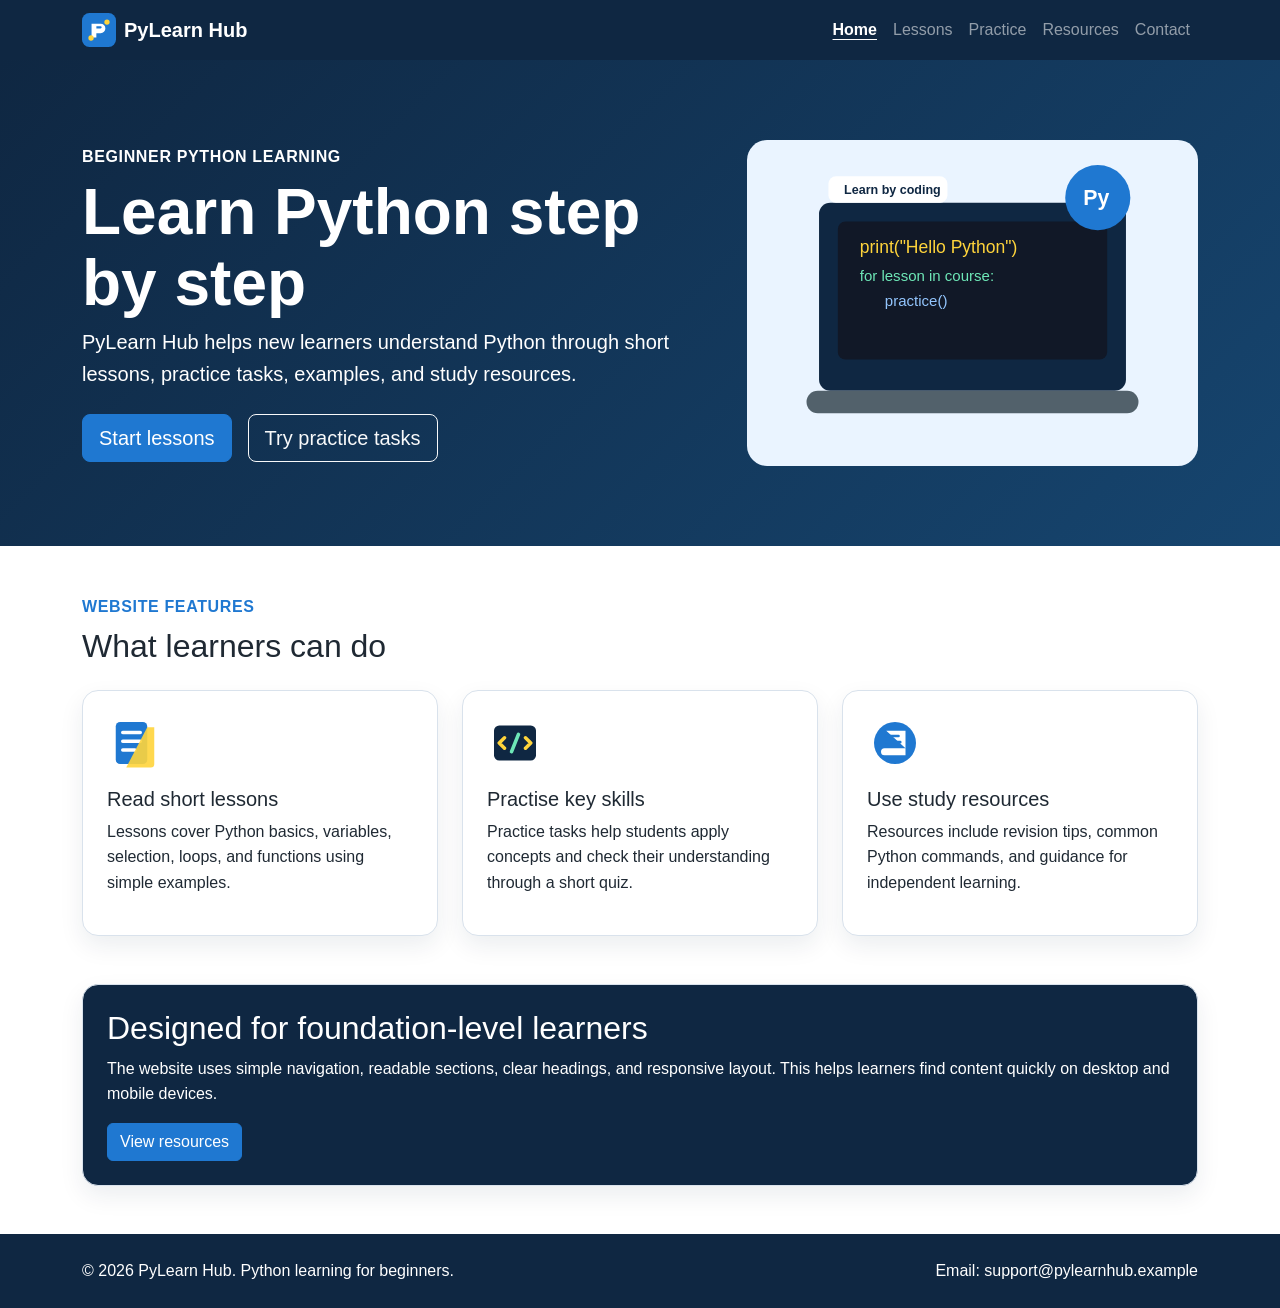
==== index.html @ 19f52d25 "Add files via upload" ====
<!DOCTYPE html>
<html lang="en">
<head>
    <meta charset="UTF-8">
    <meta name="viewport" content="width=device-width, initial-scale=1.0">
    <meta name="description" content="PyLearn Hub is a static Python learning website for beginner programming learners.">
    <title>Home | PyLearn Hub</title>
    <link href="https://cdn.jsdelivr.net/npm/bootstrap@5.3.3/dist/css/bootstrap.min.css" rel="stylesheet">
    <link rel="stylesheet" href="css/style.css">
</head>
<body>
    <a class="skip-link" href="#main-content">Skip to main content</a>
    <header>
        <nav class="navbar navbar-expand-lg navbar-dark bg-navy" aria-label="Main navigation">
            <div class="container">
                <a class="navbar-brand d-flex align-items-center gap-2" href="index.html">
                    <img src="images/logo.svg" alt="" width="34" height="34">
                    <span>PyLearn Hub</span>
                </a>
                <button class="navbar-toggler" type="button" data-bs-toggle="collapse" data-bs-target="#mainNavbar" aria-controls="mainNavbar" aria-expanded="false" aria-label="Toggle navigation">
                    <span class="navbar-toggler-icon"></span>
                </button>
                <div class="collapse navbar-collapse" id="mainNavbar">
                    <ul class="navbar-nav ms-auto mb-2 mb-lg-0">
                        <li class="nav-item"><a class="nav-link active" aria-current="page" href="index.html">Home</a></li>
<li class="nav-item"><a class="nav-link "  href="lessons.html">Lessons</a></li>
<li class="nav-item"><a class="nav-link "  href="practice.html">Practice</a></li>
<li class="nav-item"><a class="nav-link "  href="resources.html">Resources</a></li>
<li class="nav-item"><a class="nav-link "  href="contact.html">Contact</a></li>
                    </ul>
                </div>
            </div>
        </nav>
    </header>

    <main id="main-content">
        <section class="hero">
            <div class="container">
                <div class="row align-items-center g-4">
                    <div class="col-lg-7">
                        <p class="eyebrow">Beginner Python learning</p>
                        <h1>Learn Python step by step</h1>
                        <p class="lead">PyLearn Hub helps new learners understand Python through short lessons, practice tasks, examples, and study resources.</p>
                        <div class="d-flex flex-column flex-sm-row gap-3 mt-4">
                            <a class="btn btn-primary btn-lg" href="lessons.html">Start lessons</a>
                            <a class="btn btn-outline-light btn-lg" href="practice.html">Try practice tasks</a>
                        </div>
                    </div>
                    <div class="col-lg-5 text-center">
                        <img class="img-fluid hero-image" src="images/python-learning.svg" alt="Illustration of a laptop showing Python code and learning notes">
                    </div>
                </div>
            </div>
        </section>

        <section class="container my-5">
            <div class="section-heading">
                <p class="eyebrow text-blue">Website features</p>
                <h2>What learners can do</h2>
            </div>
            <div class="row g-4">
                <div class="col-md-4">
                    <article class="feature-card h-100">
                        <img src="images/lessons.svg" alt="" width="56" height="56">
                        <h3>Read short lessons</h3>
                        <p>Lessons cover Python basics, variables, selection, loops, and functions using simple examples.</p>
                    </article>
                </div>
                <div class="col-md-4">
                    <article class="feature-card h-100">
                        <img src="images/practice.svg" alt="" width="56" height="56">
                        <h3>Practise key skills</h3>
                        <p>Practice tasks help students apply concepts and check their understanding through a short quiz.</p>
                    </article>
                </div>
                <div class="col-md-4">
                    <article class="feature-card h-100">
                        <img src="images/resources.svg" alt="" width="56" height="56">
                        <h3>Use study resources</h3>
                        <p>Resources include revision tips, common Python commands, and guidance for independent learning.</p>
                    </article>
                </div>
            </div>
        </section>

        <section class="container my-5">
            <div class="callout">
                <h2>Designed for foundation-level learners</h2>
                <p>The website uses simple navigation, readable sections, clear headings, and responsive layout. This helps learners find content quickly on desktop and mobile devices.</p>
                <a class="btn btn-primary" href="resources.html">View resources</a>
            </div>
        </section>
    </main>

    <footer class="footer bg-navy text-white py-4 mt-5">
        <div class="container d-md-flex justify-content-between align-items-center gap-3">
            <p class="mb-2 mb-md-0">&copy; 2026 PyLearn Hub. Python learning for beginners.</p>
            <p class="mb-0">Email: support@pylearnhub.example</p>
        </div>
    </footer>

    <script src="https://cdn.jsdelivr.net/npm/bootstrap@5.3.3/dist/js/bootstrap.bundle.min.js"></script>
    <script src="js/script.js"></script>
</body>
</html>
---- css/style.css ----
/* PyLearn Hub static website styles */
:root {
    --navy: #0f2742;
    --blue: #1f78d1;
    --light-blue: #eaf4ff;
    --light: #f5f7fb;
    --green: #2f7d32;
    --text: #1f2933;
    --muted: #52616b;
    --white: #ffffff;
}

* {
    box-sizing: border-box;
}

body {
    margin: 0;
    font-family: Arial, Helvetica, sans-serif;
    line-height: 1.6;
    color: var(--text);
    background: var(--white);
}

.skip-link {
    position: absolute;
    left: -999px;
    top: 0;
    background: var(--blue);
    color: var(--white);
    padding: 0.75rem 1rem;
    z-index: 999;
}

.skip-link:focus {
    left: 0;
}

.bg-navy {
    background-color: var(--navy);
}

.navbar-brand {
    font-weight: 700;
}

.nav-link.active {
    font-weight: 700;
    text-decoration: underline;
    text-underline-offset: 0.25rem;
}

.hero {
    background: linear-gradient(135deg, var(--navy), #16456f);
    color: var(--white);
    padding: 5rem 0;
}

.hero h1,
.page-header h1 {
    font-size: clamp(2.25rem, 5vw, 4rem);
    line-height: 1.1;
    font-weight: 800;
}

.hero-image {
    max-height: 360px;
}

.page-header {
    background: var(--light-blue);
    padding: 4rem 0;
}

.eyebrow {
    margin-bottom: 0.5rem;
    font-weight: 700;
    letter-spacing: 0.04em;
    text-transform: uppercase;
}

.text-blue {
    color: var(--blue);
}

.section-heading {
    max-width: 720px;
    margin-bottom: 1.5rem;
}

.feature-card,
.lesson-card,
.resource-card,
.quiz-card,
.callout,
.notice {
    border: 1px solid #d9e2ec;
    border-radius: 1rem;
    background: var(--white);
    box-shadow: 0 10px 24px rgba(15, 39, 66, 0.08);
}

.feature-card,
.lesson-card,
.resource-card,
.quiz-card,
.callout {
    padding: 1.5rem;
}

.feature-card h3,
.lesson-card h3 {
    margin-top: 1rem;
    font-size: 1.25rem;
}

.callout {
    background: var(--navy);
    color: var(--white);
}

.callout.light {
    background: var(--light);
    color: var(--text);
}

.code-box {
    background: #111827;
    color: #f9fafb;
    border-radius: 1rem;
    padding: 1.5rem;
    overflow-x: auto;
}

.task-list li {
    margin-bottom: 0.75rem;
}

.feedback {
    font-weight: 700;
}

.feedback.success {
    color: var(--green);
}

.feedback.error {
    color: #b00020;
}

.notice {
    background: var(--light);
    padding: 1rem;
}

.btn-primary {
    background-color: var(--blue);
    border-color: var(--blue);
}

.btn-primary:hover,
.btn-primary:focus {
    background-color: #155fa7;
    border-color: #155fa7;
}

a:focus,
button:focus,
input:focus,
textarea:focus {
    outline: 3px solid #ffbf47;
    outline-offset: 2px;
}

caption {
    caption-side: top;
    font-weight: 700;
    color: var(--muted);
}

.footer a {
    color: var(--white);
}

@media (max-width: 768px) {
    .hero,
    .page-header {
        padding: 3rem 0;
        text-align: center;
    }

    .hero .d-flex {
        align-items: center;
    }
}
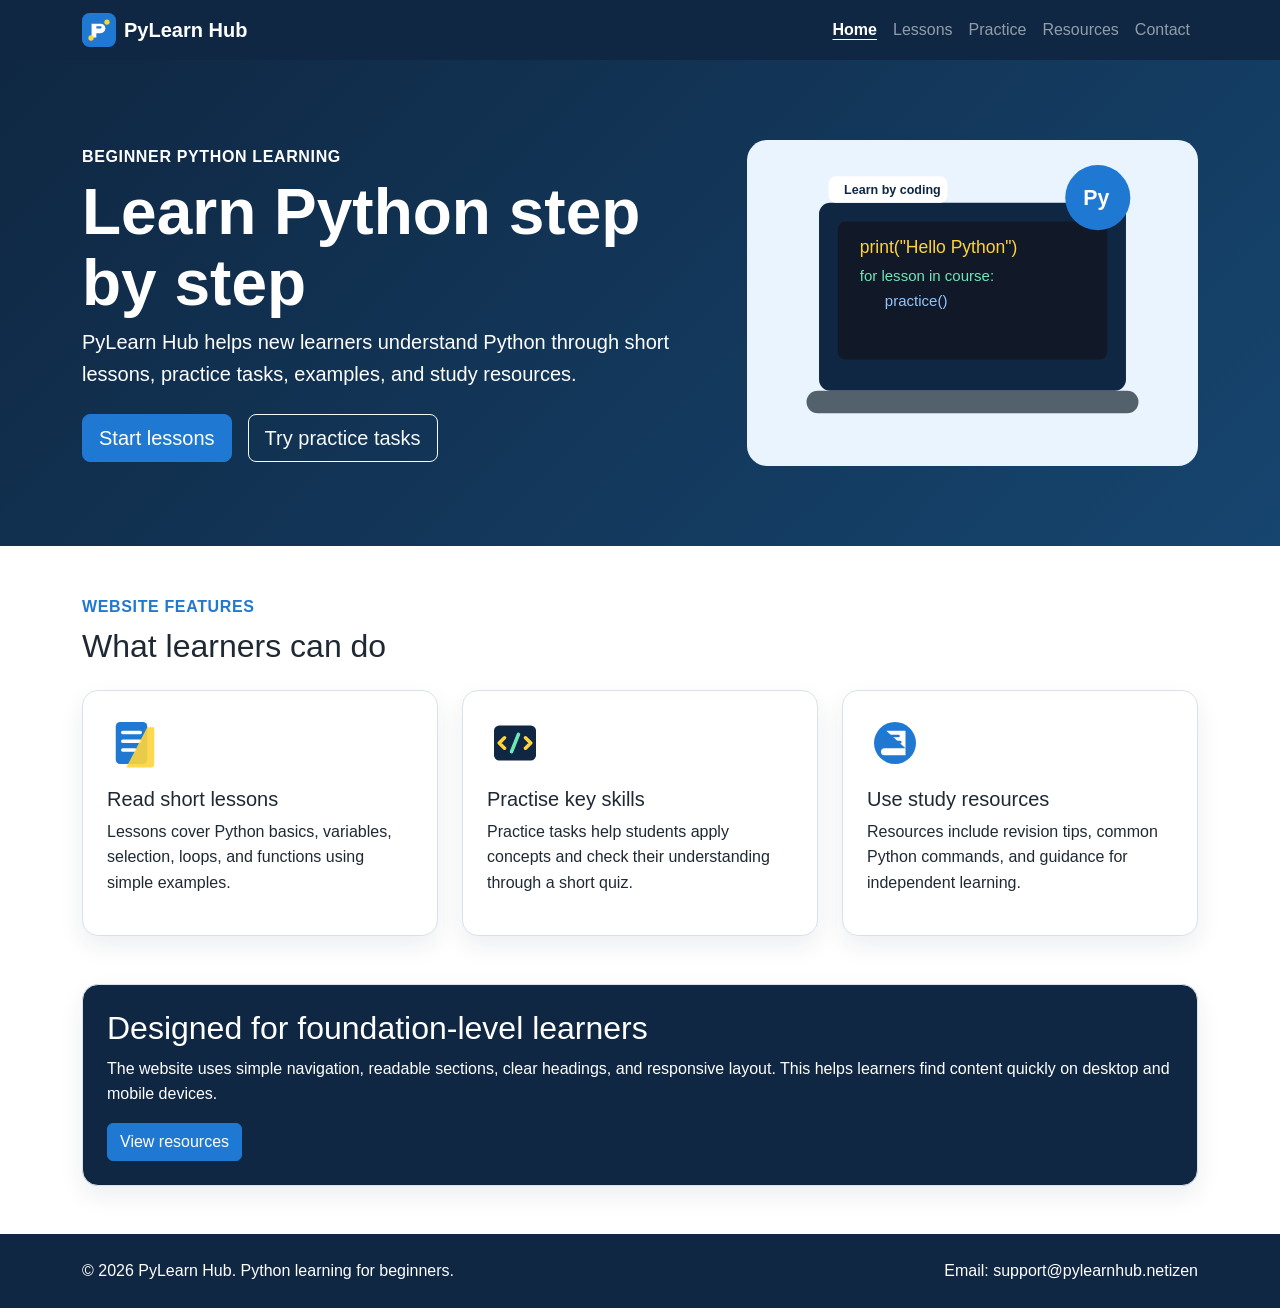
==== commit 7922553c: "Update index.html" ====
--- a/index.html
+++ b/index.html
@@ -95,7 +95,7 @@
     <footer class="footer bg-navy text-white py-4 mt-5">
         <div class="container d-md-flex justify-content-between align-items-center gap-3">
             <p class="mb-2 mb-md-0">&copy; 2026 PyLearn Hub. Python learning for beginners.</p>
-            <p class="mb-0">Email: support@pylearnhub.example</p>
+            <p class="mb-0">Email: support@pylearnhub.netizen</p>
         </div>
     </footer>
 
